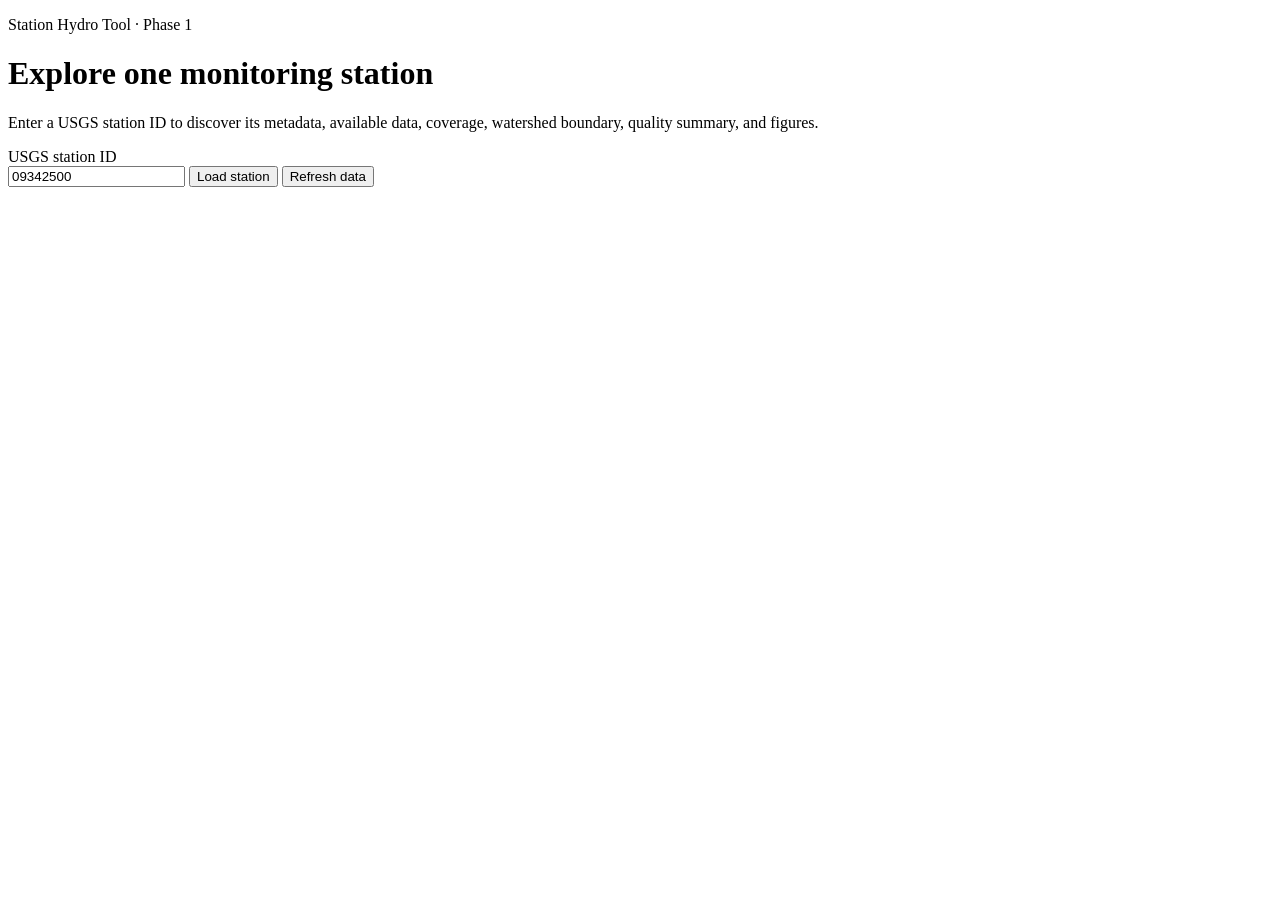
==== web/index.html @ 862c85f5 "Create standalone station hydrology app" ====
<!doctype html>
<html lang="en">
  <head>
    <meta charset="utf-8" />
    <meta name="viewport" content="width=device-width, initial-scale=1" />
    <title>Station Hydro Tool</title>
    <link rel="stylesheet" href="/static/app.css" />
  </head>
  <body>
    <main class="shell">
      <header class="hero">
        <p class="eyebrow">Station Hydro Tool · Phase 1</p>
        <h1>Explore one monitoring station</h1>
        <p class="lede">
          Enter a USGS station ID to discover its metadata, available data,
          coverage, watershed boundary, quality summary, and figures.
        </p>
        <form id="station-form" class="station-form">
          <label for="station-id">USGS station ID</label>
          <div class="form-row">
            <input id="station-id" name="station-id" value="09342500" inputmode="numeric" required />
            <button type="submit">Load station</button>
            <button type="button" id="refresh-button" class="secondary">Refresh data</button>
          </div>
        </form>
        <p id="status" class="status" role="status"></p>
      </header>

      <section id="station-content" hidden>
        <div id="station-heading" class="station-heading"></div>
        <section id="summary-cards" class="cards"></section>

        <div class="two-column">
          <section class="panel">
            <h2>Location details</h2>
            <div id="location-details" class="detail-grid"></div>
          </section>
          <section class="panel">
            <h2>Data files and watershed</h2>
            <div id="observation-files"></div>
            <div id="basin-details"></div>
          </section>
        </div>

        <section class="panel">
          <h2>Available data and coverage</h2>
          <p class="muted">The inventory is provider-declared. Download status is shown when a local package exists.</p>
          <div class="table-wrap"><table id="availability-table"></table></div>
        </section>

        <section class="panel">
          <h2>Analysis figures</h2>
          <div id="figures" class="figure-grid"></div>
        </section>
      </section>
    </main>
    <script type="module" src="/static/app.js"></script>
  </body>
</html>
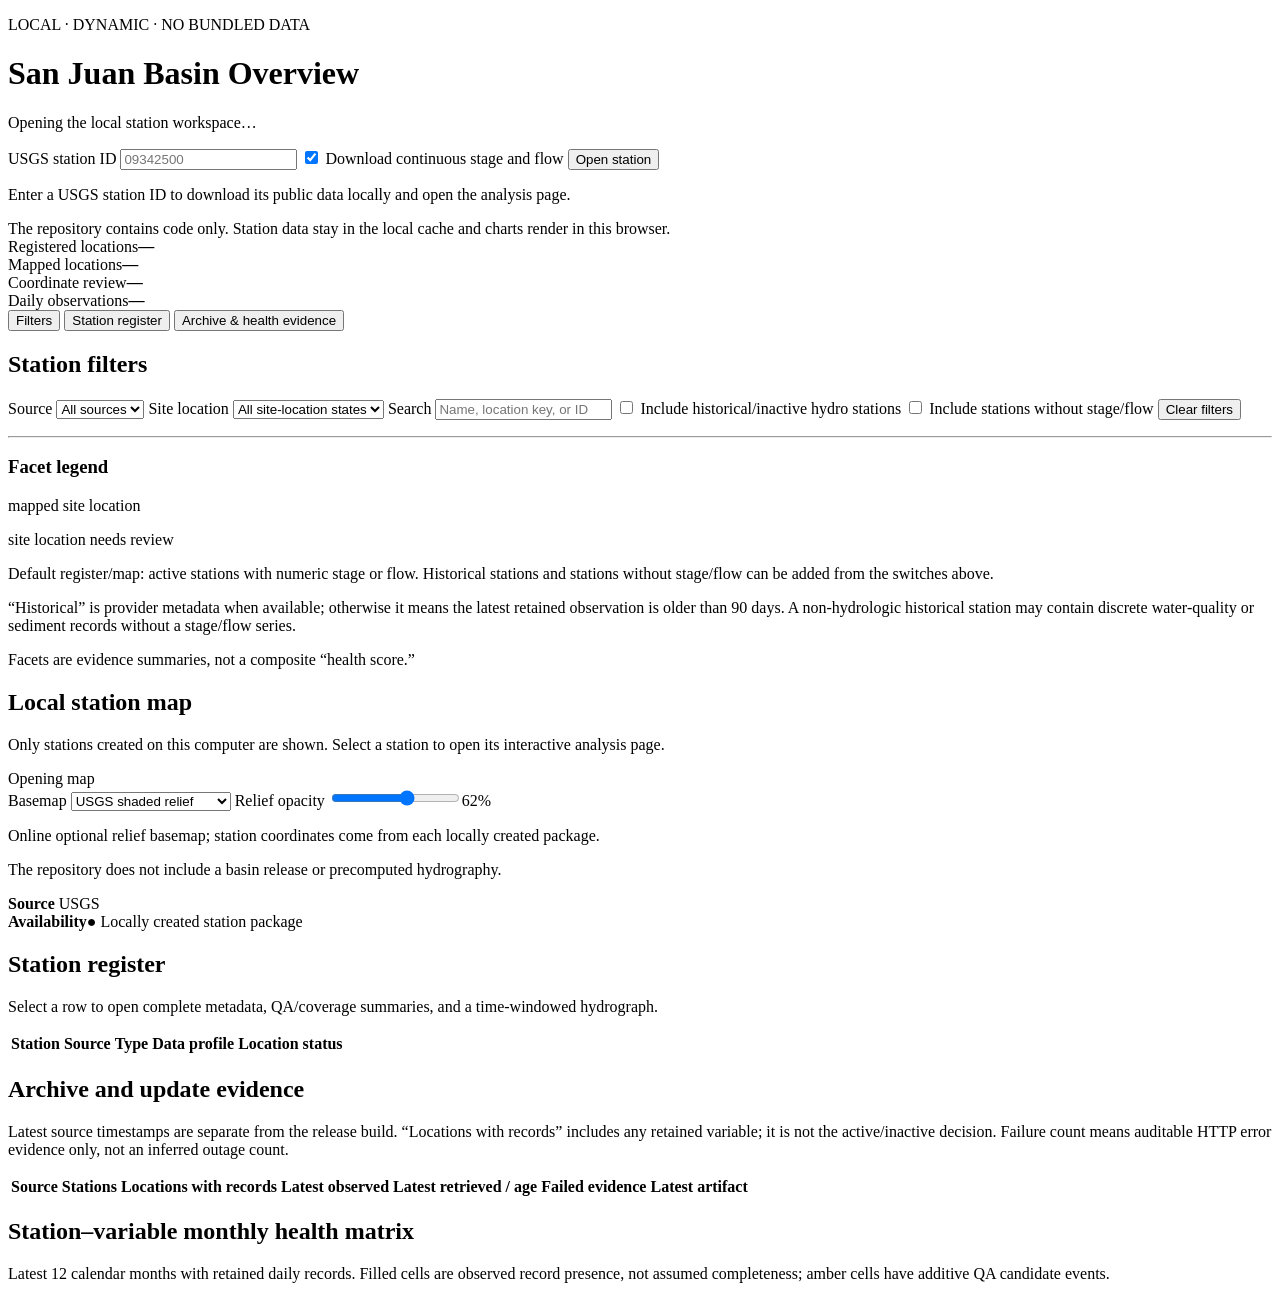
==== commit fcef39a9: "Replace static station workflow with dynamic local explorer" ====
--- a/web/index.html
+++ b/web/index.html
@@ -3,57 +3,82 @@
   <head>
     <meta charset="utf-8" />
     <meta name="viewport" content="width=device-width, initial-scale=1" />
-    <title>Station Hydro Tool</title>
-    <link rel="stylesheet" href="/static/app.css" />
+    <title>San Juan Station Explorer</title>
+    <link rel="stylesheet" href="/static/styles.css" />
+    <link rel="stylesheet" href="/static/vendor/maplibre-gl.css" />
+    <script type="module" src="/static/app.js"></script>
   </head>
   <body>
-    <main class="shell">
-      <header class="hero">
-        <p class="eyebrow">Station Hydro Tool · Phase 1</p>
-        <h1>Explore one monitoring station</h1>
-        <p class="lede">
-          Enter a USGS station ID to discover its metadata, available data,
-          coverage, watershed boundary, quality summary, and figures.
-        </p>
-        <form id="station-form" class="station-form">
-          <label for="station-id">USGS station ID</label>
-          <div class="form-row">
-            <input id="station-id" name="station-id" value="09342500" inputmode="numeric" required />
-            <button type="submit">Load station</button>
-            <button type="button" id="refresh-button" class="secondary">Refresh data</button>
+    <header class="app-header">
+      <div>
+        <p class="eyebrow">LOCAL · DYNAMIC · NO BUNDLED DATA</p>
+        <h1>San Juan Basin Overview</h1>
+        <p id="release-line" class="muted">Opening the local station workspace…</p>
+        <form id="station-open-form" class="station-open-form">
+          <label>USGS station ID <input id="station-id" name="station-id" inputmode="numeric" placeholder="09342500" required /></label>
+          <label class="toggle-label"><input id="with-continuous" type="checkbox" checked /> Download continuous stage and flow</label>
+          <button type="submit">Open station</button>
+        </form>
+        <p id="station-open-status" class="muted" role="status">Enter a USGS station ID to download its public data locally and open the analysis page.</p>
+      </div>
+      <div class="header-note">The repository contains code only. Station data stay in the local cache and charts render in this browser.</div>
+    </header>
+
+    <main>
+      <section aria-label="Basin overview" class="metric-grid">
+        <article><span>Registered locations</span><strong id="metric-stations">—</strong></article>
+        <article><span>Mapped locations</span><strong id="metric-mapped">—</strong></article>
+        <article><span>Coordinate review</span><strong id="metric-coordinate-review">—</strong></article>
+        <article><span>Daily observations</span><strong id="metric-daily">—</strong></article>
+      </section>
+
+      <nav class="console-menu" aria-label="Console panels">
+        <button type="button" data-panel-toggle="filter-drawer" aria-expanded="false">Filters</button>
+        <button type="button" data-panel-toggle="station-register-drawer" aria-expanded="false">Station register</button>
+        <button type="button" data-panel-toggle="evidence-drawer" aria-expanded="false">Archive &amp; health evidence</button>
+      </nav>
+
+      <section class="workspace" aria-label="Basin station workspace">
+        <aside class="filter-panel panel-collapsed" id="filter-drawer">
+          <h2>Station filters</h2>
+          <label>Source <select id="filter-source"><option value="">All sources</option></select></label>
+          <label>Site location <select id="filter-coordinate"><option value="">All site-location states</option><option value="valid">Mapped</option><option value="review">Needs review</option></select></label>
+          <label>Search <input id="filter-search" type="search" placeholder="Name, location key, or ID" /></label>
+          <label class="toggle-label"><input id="show-inactive" type="checkbox" /> Include historical/inactive hydro stations</label>
+          <label class="toggle-label"><input id="show-non-hydro" type="checkbox" /> Include stations without stage/flow</label>
+          <button id="filter-reset" type="button">Clear filters</button>
+          <p id="filter-result" class="muted"></p>
+          <hr />
+          <h3>Facet legend</h3>
+          <p><span class="status-dot coordinate-valid"></span> mapped site location</p>
+          <p><span class="status-dot coordinate-review"></span> site location needs review</p>
+          <p class="small muted">Default register/map: active stations with numeric stage or flow. Historical stations and stations without stage/flow can be added from the switches above.</p>
+          <p class="small muted">“Historical” is provider metadata when available; otherwise it means the latest retained observation is older than 90 days. A non-hydrologic historical station may contain discrete water-quality or sediment records without a stage/flow series.</p>
+          <p class="small muted">Facets are evidence summaries, not a composite “health score.”</p>
+        </aside>
+
+        <section class="map-panel" aria-label="Interactive station map">
+          <div class="panel-heading"><div><h2>Local station map</h2><p>Only stations created on this computer are shown. Select a station to open its interactive analysis page.</p></div><span id="map-mode" class="pill">Opening map</span></div>
+          <div class="map-controls" aria-label="Map controls">
+            <label>Basemap <select id="map-basemap"><option value="terrain" selected>USGS shaded relief</option><option value="topo">USGS topographic</option><option value="local">Local hydrography only</option><option value="imagery">USGS satellite + topo</option></select></label>
+            <label class="opacity-control">Relief opacity <input id="basemap-opacity" type="range" min="0" max="1" value="0.62" step="0.05" /><output id="basemap-opacity-value">62%</output></label>
           </div>
-        </form>
-        <p id="status" class="status" role="status"></p>
-      </header>
-
-      <section id="station-content" hidden>
-        <div id="station-heading" class="station-heading"></div>
-        <section id="summary-cards" class="cards"></section>
-
-        <div class="two-column">
-          <section class="panel">
-            <h2>Location details</h2>
-            <div id="location-details" class="detail-grid"></div>
-          </section>
-          <section class="panel">
-            <h2>Data files and watershed</h2>
-            <div id="observation-files"></div>
-            <div id="basin-details"></div>
-          </section>
-        </div>
-
-        <section class="panel">
-          <h2>Available data and coverage</h2>
-          <p class="muted">The inventory is provider-declared. Download status is shown when a local package exists.</p>
-          <div class="table-wrap"><table id="availability-table"></table></div>
+          <p id="map-basemap-note" class="map-note">Online optional relief basemap; station coordinates come from each locally created package.</p>
+          <p id="hydrography-note" class="map-note">The repository does not include a basin release or precomputed hydrography.</p>
+          <div class="map-legend" aria-label="Station map legend"><div><strong>Source</strong><span><i class="legend-dot usgs"></i> USGS</span></div><div><strong>Availability</strong><span>● Locally created station package</span></div></div>
+          <div id="map" role="application" aria-label="Interactive San Juan Basin station map"></div>
         </section>
 
-        <section class="panel">
-          <h2>Analysis figures</h2>
-          <div id="figures" class="figure-grid"></div>
+        <section class="station-panel panel-collapsed" id="station-register-drawer" aria-label="Station register">
+          <div class="panel-heading"><div><h2>Station register</h2><p>Select a row to open complete metadata, QA/coverage summaries, and a time-windowed hydrograph.</p></div></div>
+          <div class="table-scroll"><table><thead><tr><th>Station</th><th>Source</th><th>Type</th><th>Data profile</th><th>Location status</th></tr></thead><tbody id="station-rows"></tbody></table></div>
         </section>
       </section>
+
+      <section class="quality-overview-grid panel-collapsed" aria-label="Quality and archive overview" id="evidence-drawer">
+        <article class="analysis-card"><div class="analysis-heading"><div><h2>Archive and update evidence</h2><p>Latest source timestamps are separate from the release build. “Locations with records” includes any retained variable; it is not the active/inactive decision. Failure count means auditable HTTP error evidence only, not an inferred outage count.</p></div></div><div class="table-scroll compact-table"><table><thead><tr><th>Source</th><th>Stations</th><th>Locations with records</th><th>Latest observed</th><th>Latest retrieved / age</th><th>Failed evidence</th><th>Latest artifact</th></tr></thead><tbody id="archive-status-rows"></tbody></table></div><p id="update-run-note" class="map-note"></p></article>
+        <article class="analysis-card"><div class="analysis-heading"><div><h2>Station–variable monthly health matrix</h2><p>Latest 12 calendar months with retained daily records. Filled cells are observed record presence, not assumed completeness; amber cells have additive QA candidate events.</p></div></div><div class="table-scroll health-matrix"><table><thead id="health-matrix-head"></thead><tbody id="health-matrix-rows"></tbody></table></div><p id="health-matrix-note" class="map-note"></p></article>
+      </section>
     </main>
-    <script type="module" src="/static/app.js"></script>
   </body>
 </html>
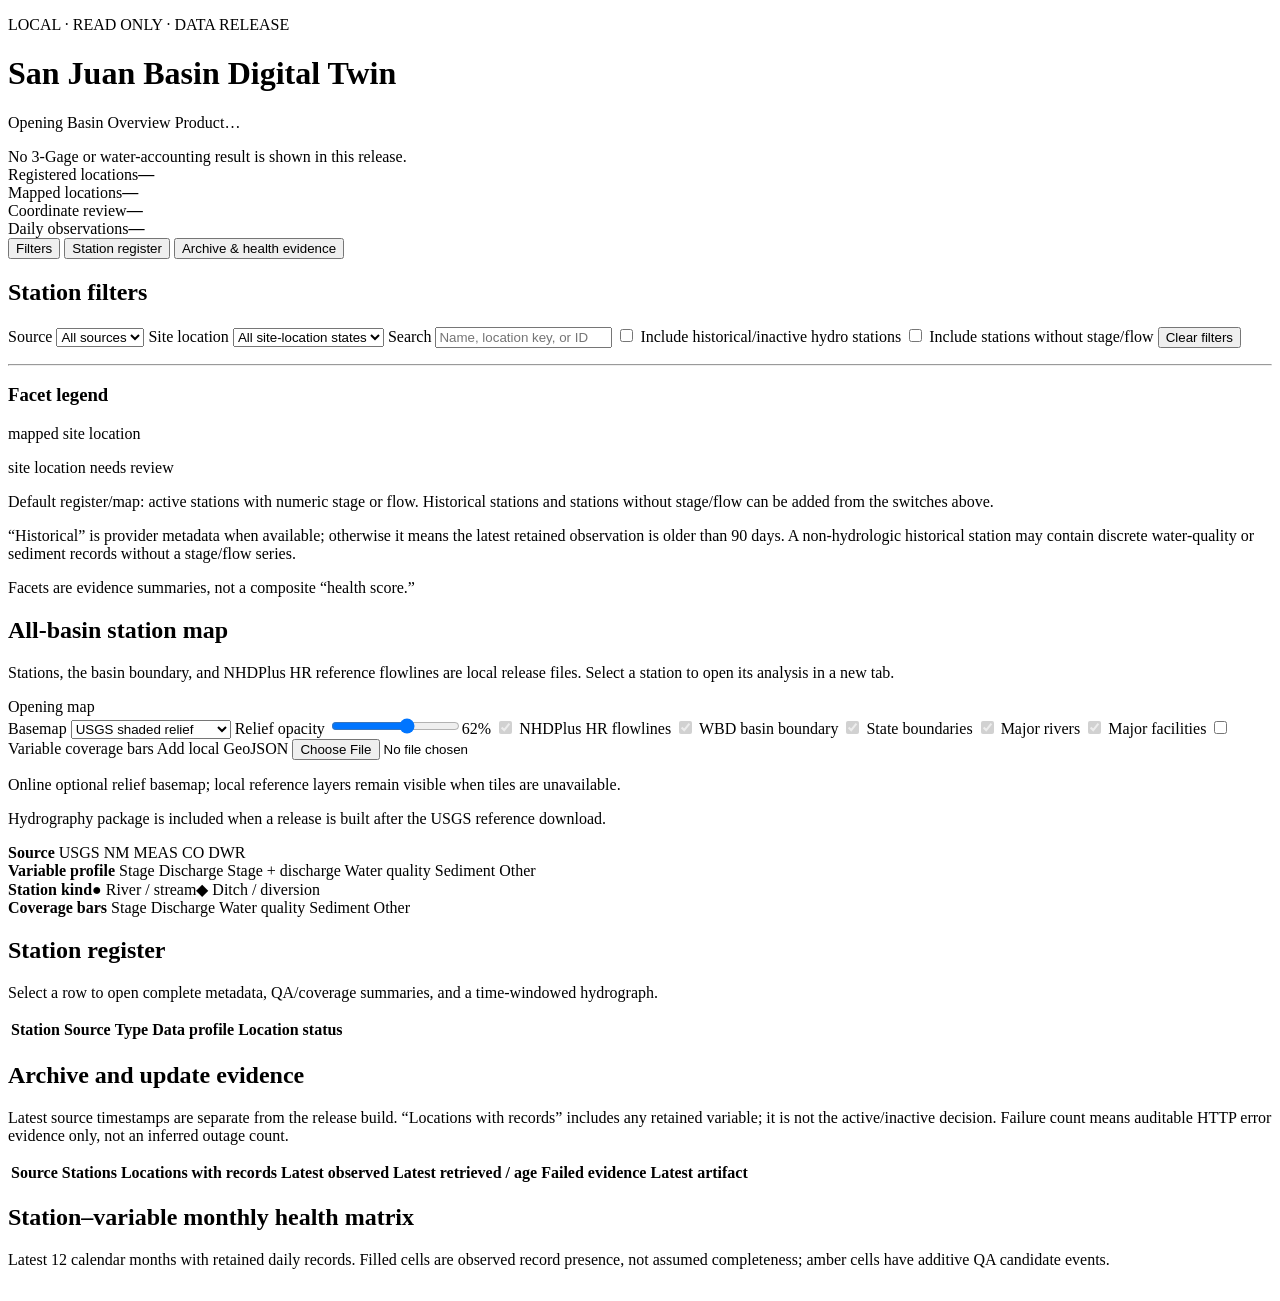
==== commit 2d95f248: "Integrate basin overview display and daily refresh" ====
--- a/web/index.html
+++ b/web/index.html
@@ -3,7 +3,7 @@
   <head>
     <meta charset="utf-8" />
     <meta name="viewport" content="width=device-width, initial-scale=1" />
-    <title>San Juan Station Explorer</title>
+    <title>San Juan Basin Digital Twin</title>
     <link rel="stylesheet" href="/static/styles.css" />
     <link rel="stylesheet" href="/static/vendor/maplibre-gl.css" />
     <script type="module" src="/static/app.js"></script>
@@ -11,17 +11,11 @@
   <body>
     <header class="app-header">
       <div>
-        <p class="eyebrow">LOCAL · DYNAMIC · NO BUNDLED DATA</p>
-        <h1>San Juan Basin Overview</h1>
-        <p id="release-line" class="muted">Opening the local station workspace…</p>
-        <form id="station-open-form" class="station-open-form">
-          <label>USGS station ID <input id="station-id" name="station-id" inputmode="numeric" placeholder="09342500" required /></label>
-          <label class="toggle-label"><input id="with-continuous" type="checkbox" checked /> Download continuous stage and flow</label>
-          <button type="submit">Open station</button>
-        </form>
-        <p id="station-open-status" class="muted" role="status">Enter a USGS station ID to download its public data locally and open the analysis page.</p>
+        <p class="eyebrow">LOCAL · READ ONLY · DATA RELEASE</p>
+        <h1>San Juan Basin Digital Twin</h1>
+        <p id="release-line" class="muted">Opening Basin Overview Product…</p>
       </div>
-      <div class="header-note">The repository contains code only. Station data stay in the local cache and charts render in this browser.</div>
+      <div class="header-note">No 3-Gage or water-accounting result is shown in this release.</div>
     </header>
 
     <main>
@@ -58,14 +52,28 @@
         </aside>
 
         <section class="map-panel" aria-label="Interactive station map">
-          <div class="panel-heading"><div><h2>Local station map</h2><p>Only stations created on this computer are shown. Select a station to open its interactive analysis page.</p></div><span id="map-mode" class="pill">Opening map</span></div>
-          <div class="map-controls" aria-label="Map controls">
+          <div class="panel-heading"><div><h2>All-basin station map</h2><p>Stations, the basin boundary, and NHDPlus HR reference flowlines are local release files. Select a station to open its analysis in a new tab.</p></div><span id="map-mode" class="pill">Opening map</span></div>
+          <div class="map-controls" aria-label="Map layers">
             <label>Basemap <select id="map-basemap"><option value="terrain" selected>USGS shaded relief</option><option value="topo">USGS topographic</option><option value="local">Local hydrography only</option><option value="imagery">USGS satellite + topo</option></select></label>
             <label class="opacity-control">Relief opacity <input id="basemap-opacity" type="range" min="0" max="1" value="0.62" step="0.05" /><output id="basemap-opacity-value">62%</output></label>
+            <label><input id="toggle-flowlines" type="checkbox" checked disabled /> NHDPlus HR flowlines</label>
+            <label><input id="toggle-boundary" type="checkbox" checked disabled /> WBD basin boundary</label>
+            <label><input id="toggle-context-states" type="checkbox" checked disabled /> State boundaries</label>
+            <label><input id="toggle-context-rivers" type="checkbox" checked disabled /> Major rivers</label>
+            <label><input id="toggle-context-facilities" type="checkbox" checked disabled /> Major facilities</label>
+            <label><input id="toggle-coverage-bars" type="checkbox" /> Variable coverage bars</label>
+            <label class="file-input">Add local GeoJSON <input id="local-layer-file" type="file" accept=".geojson,.json,application/geo+json,application/json" /></label>
           </div>
-          <p id="map-basemap-note" class="map-note">Online optional relief basemap; station coordinates come from each locally created package.</p>
-          <p id="hydrography-note" class="map-note">The repository does not include a basin release or precomputed hydrography.</p>
-          <div class="map-legend" aria-label="Station map legend"><div><strong>Source</strong><span><i class="legend-dot usgs"></i> USGS</span></div><div><strong>Availability</strong><span>● Locally created station package</span></div></div>
+          <p id="map-basemap-note" class="map-note">Online optional relief basemap; local reference layers remain visible when tiles are unavailable.</p>
+          <p id="hydrography-note" class="map-note">Hydrography package is included when a release is built after the USGS reference download.</p>
+          <div class="map-legend" aria-label="Station map legend">
+            <div><strong>Source</strong><span><i class="legend-dot usgs"></i> USGS</span><span><i class="legend-dot nm"></i> NM MEAS</span><span><i class="legend-dot co"></i> CO DWR</span></div>
+            <div><strong>Variable profile</strong><span><i class="legend-ring stage"></i> Stage</span><span><i class="legend-ring discharge"></i> Discharge</span><span><i class="legend-ring both"></i> Stage + discharge</span><span><i class="legend-ring water-quality"></i> Water quality</span><span><i class="legend-ring sediment"></i> Sediment</span><span><i class="legend-ring other"></i> Other</span></div>
+            <div><strong>Station kind</strong><span>● River / stream</span><span>◆ Ditch / diversion</span></div>
+            <div><strong>Coverage bars</strong><span><i class="coverage-key stage"></i> Stage</span><span><i class="coverage-key discharge"></i> Discharge</span><span><i class="coverage-key water-quality"></i> Water quality</span><span><i class="coverage-key sediment"></i> Sediment</span><span><i class="coverage-key other"></i> Other</span></div>
+          </div>
+          <div id="local-layer-list" class="local-layer-list" aria-live="polite"></div>
+          <p id="local-layer-status" class="map-note"></p>
           <div id="map" role="application" aria-label="Interactive San Juan Basin station map"></div>
         </section>
 
